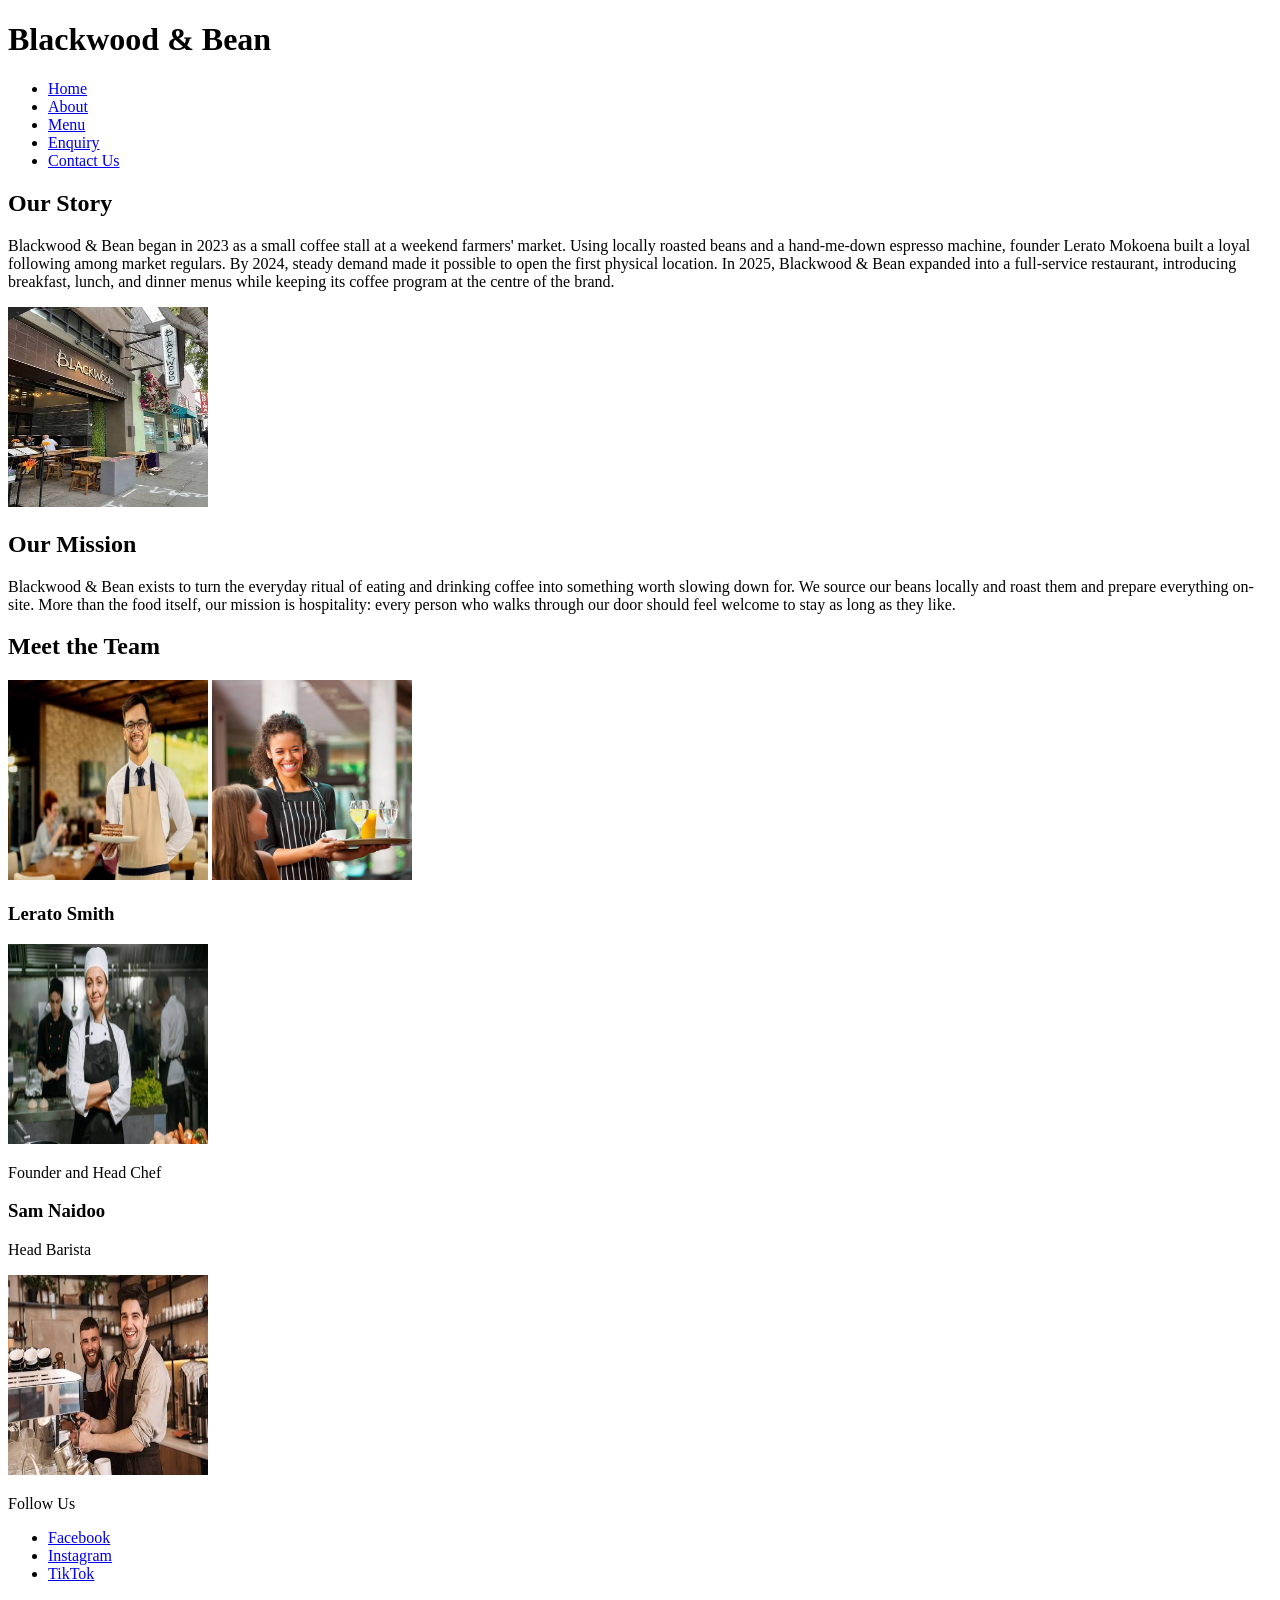
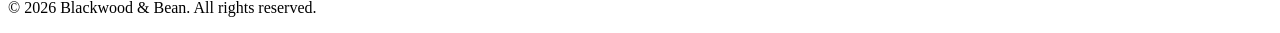
==== about.html @ 9b305f4c "Add files via upload" ====
<!DOCTYPE html>
<html lang="en">
<head>
    <meta charset="UTF-8">
    <meta name="viewport" content="width=device-width, initial-scale=1.0">
    <title>Blackwood & Bean | About</title>
    <link rel="stylesheet" href="css/style.css">
</head>
<body>

    <header>
        <h1>Blackwood & Bean</h1>
        <nav>
            <ul>
                <li><a href="home.html">Home</a></li>
                <li><a href="about.html">About</a></li>
                <li><a href="menu.html">Menu</a></li>
                <li><a href="enquiry.html">Enquiry</a></li>
                <li><a href="contact us.html">Contact Us</a></li>
            </ul>
        </nav>
    </header>

    <main>
        <section id="our-story">
            <h2>Our Story</h2>
            
            <p>Blackwood & Bean began in 2023 as a small coffee stall at a weekend farmers' market. Using locally roasted beans and a hand-me-down espresso machine, founder Lerato Mokoena built a loyal following among market regulars. By 2024, steady demand made it possible to open the first physical location. In 2025, Blackwood & Bean expanded into a full-service restaurant, introducing breakfast, lunch, and dinner menus while keeping its coffee program at the centre of the brand.</p>
            <img src="images/images (12).jpg" style = "width: 200px; height: 200px">
        </section>

        <section id="mission">
            <h2>Our Mission</h2>
            <p>Blackwood & Bean exists to turn the everyday ritual of eating and drinking coffee into something worth slowing down for. We source our beans locally and roast them and prepare everything on-site. More than the food itself, our mission is hospitality: every person who walks through our door should feel welcome to stay as long as they like.</p>
        </section>

        <section id="team">
            <h2>Meet the Team</h2>
            <img src="images/images (39).jpg" style = "width: 200px; height: 200px">
            <img src="images/images (40).jpg" style = "width: 200px; height: 200px">
            <article>
                <h3>Lerato Smith</h3>
                <img src="images/images (36).jpg" style = "width: 200px; height: 200px">
                <p>Founder and Head Chef</p>
            </article>
            <article>
                <h3>Sam Naidoo</h3>
                <p>Head Barista</p>
                <img src="images/images (41).jpg" style = "width: 200px; height: 200px">
            </article>
        </section>
    </main>

    <footer>
    <div class="social-links">
        <p>Follow Us</p>
        <ul>
            <li><a href="https://www.facebook.com" target="_blank">Facebook</a></li>
            <li><a href="https://www.instagram.com" target="_blank">Instagram</a></li>
            <li><a href="https://www.tiktok.com" target="_blank">TikTok</a></li>
        </ul>
    </div>
    <p>&copy; 2026 Blackwood & Bean. All rights reserved.</p>
</footer>

</body>
</html>
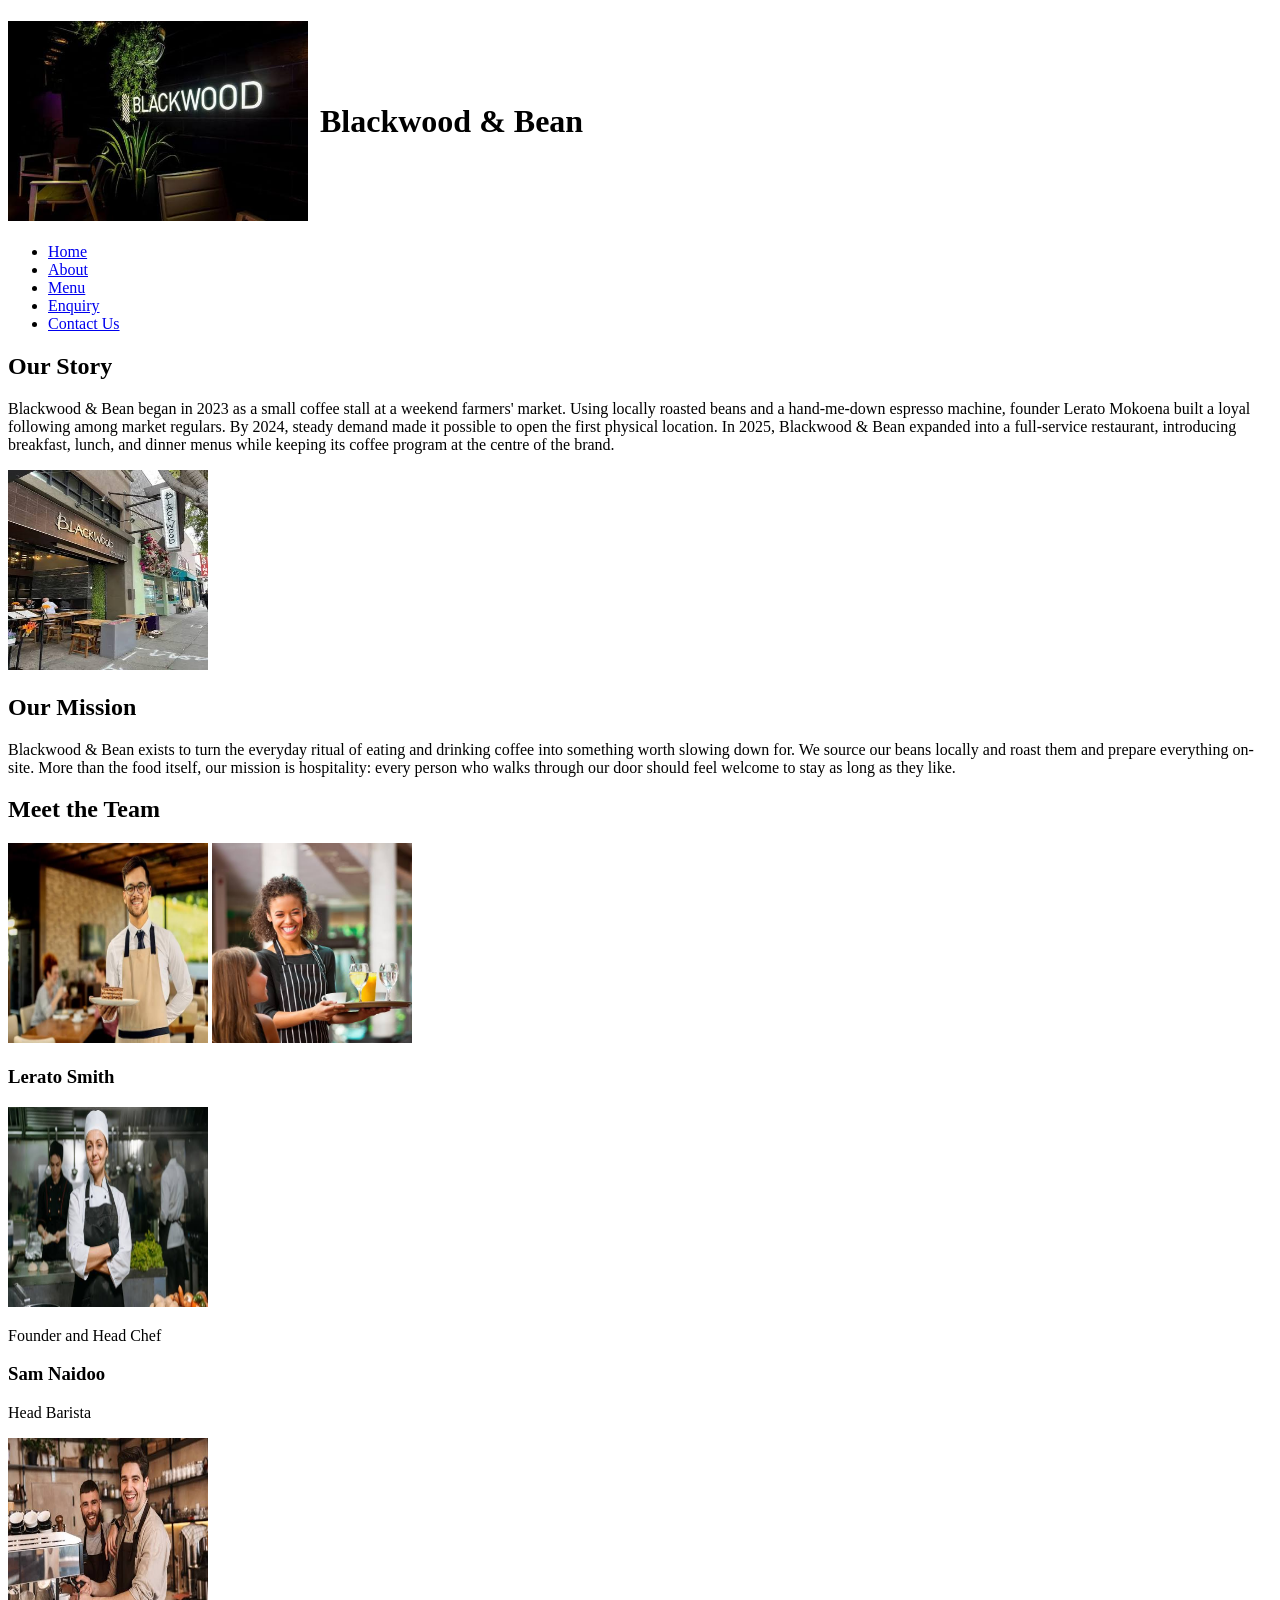
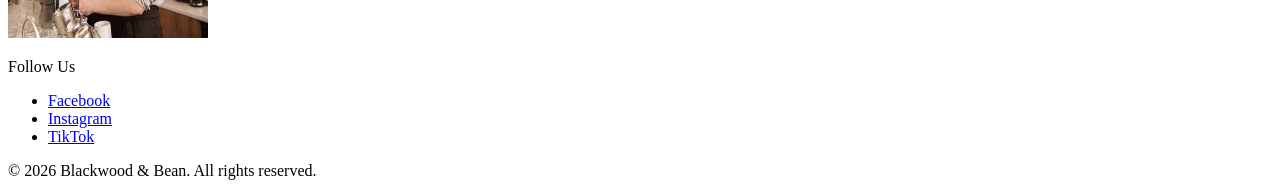
==== commit 45d8734d: "Add files via upload" ====
--- a/about.html
+++ b/about.html
@@ -9,7 +9,8 @@
 <body>
 
     <header>
-        <h1>Blackwood & Bean</h1>
+        <h1 style="display:flex; align-items: center; gap: 12px;"><img src="images/images (10).jpg"
+             style="width: 300px; height: 200px; object-fit: cover;"> Blackwood & Bean</h1>
         <nav>
             <ul>
                 <li><a href="home.html">Home</a></li>
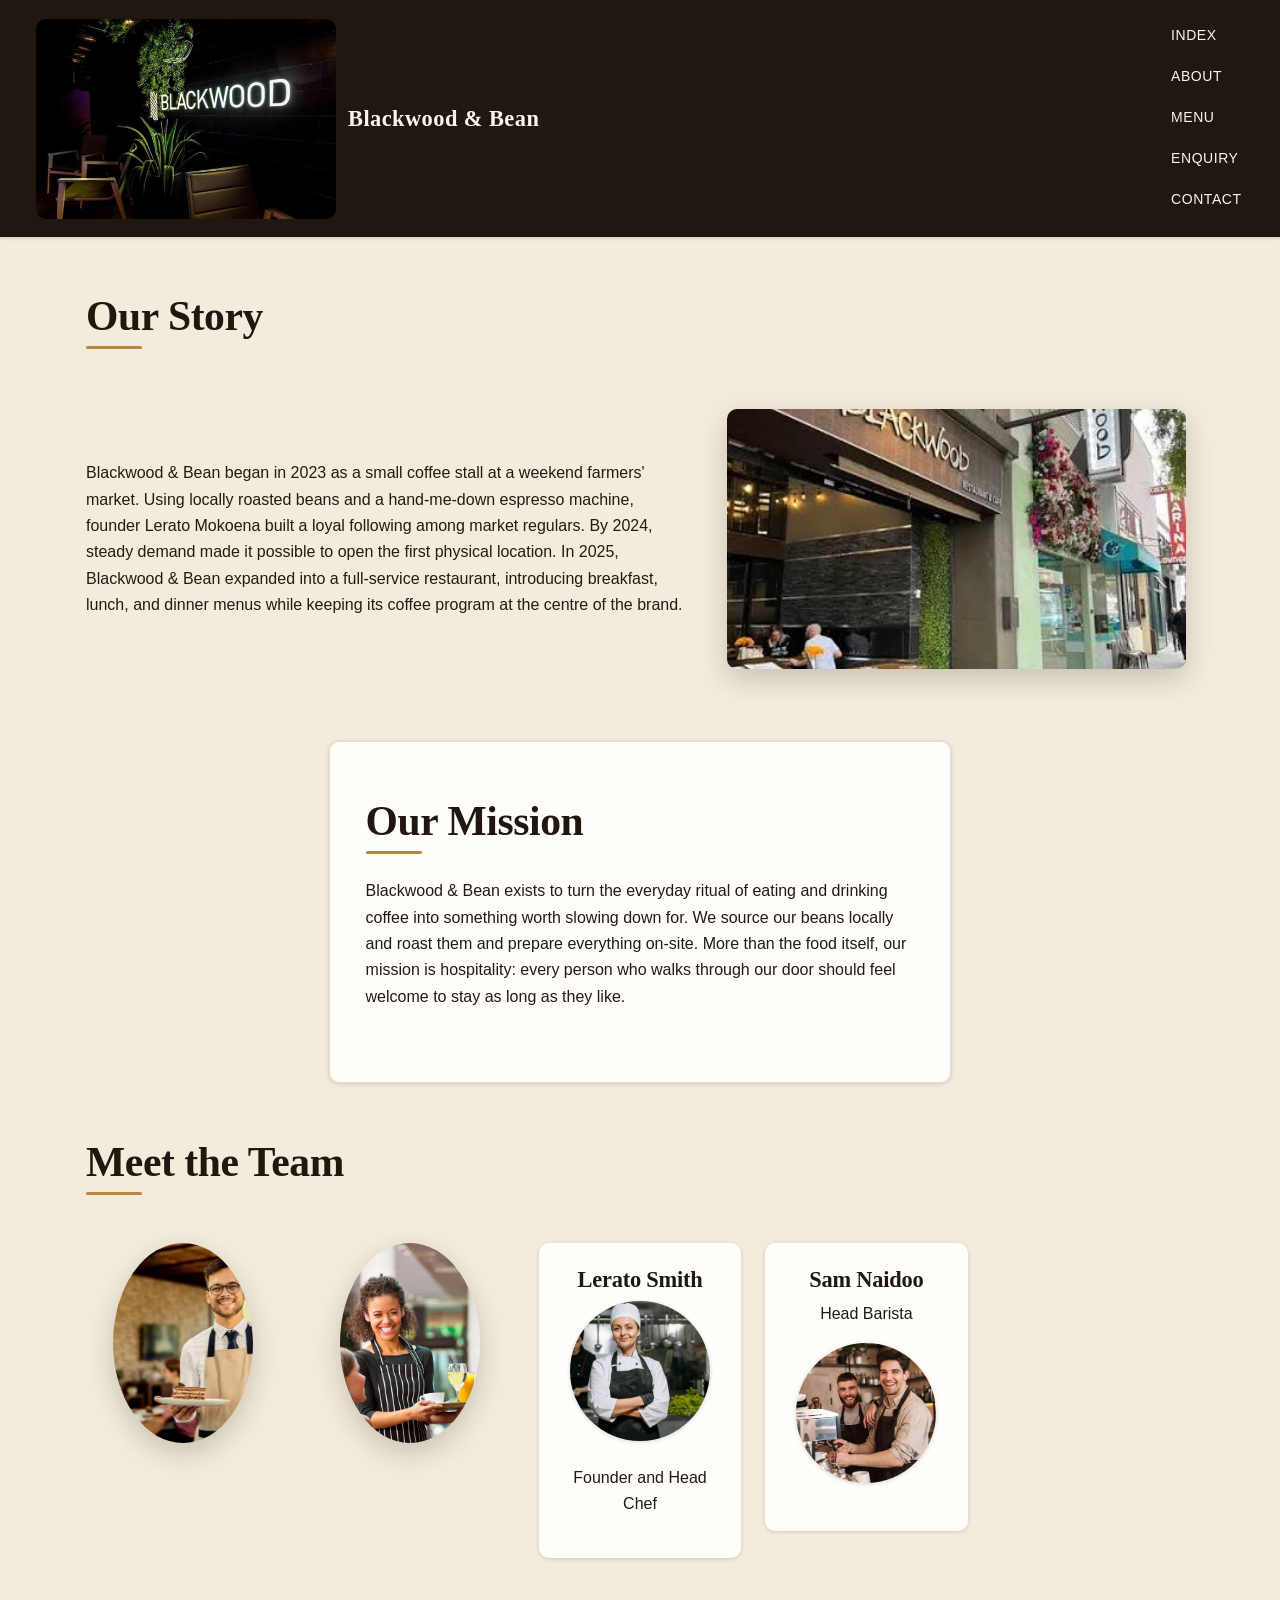
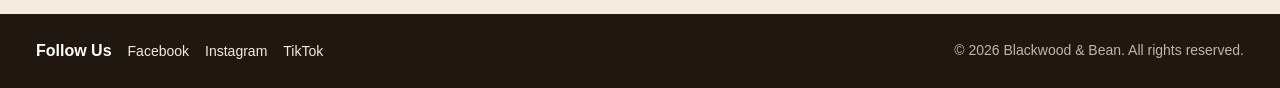
==== commit 1f652010: "Add files via upload" ====
--- a/about.html
+++ b/about.html
@@ -3,8 +3,8 @@
 <head>
     <meta charset="UTF-8">
     <meta name="viewport" content="width=device-width, initial-scale=1.0">
+    <link rel="stylesheet" href="style.css">
     <title>Blackwood & Bean | About</title>
-    <link rel="stylesheet" href="css/style.css">
 </head>
 <body>
 
@@ -13,11 +13,11 @@
              style="width: 300px; height: 200px; object-fit: cover;"> Blackwood & Bean</h1>
         <nav>
             <ul>
-                <li><a href="home.html">Home</a></li>
+                <li><a href="index.html">Index</a></li>
                 <li><a href="about.html">About</a></li>
                 <li><a href="menu.html">Menu</a></li>
                 <li><a href="enquiry.html">Enquiry</a></li>
-                <li><a href="contact us.html">Contact Us</a></li>
+                <li><a href="contact.html">Contact</a></li>
             </ul>
         </nav>
     </header>
--- a/style.css
+++ b/style.css
@@ -0,0 +1,665 @@
+@import url('https://fonts.googleapis.com/css2?family=Fraunces:opsz,wght@9..144,400;9..144,600;9..144,700&family=Karla:wght@400;500;700&display=swap');
+
+/* 1. CSS Reset / Base */
+*,
+*::before,
+*::after {
+    box-sizing: border-box;
+    margin: 0;
+    padding: 0;
+}
+
+html {
+    font-size: 100%;
+    scroll-behavior: smooth;
+}
+
+ul,
+ol {
+    list-style: none;
+}
+
+a {
+    text-decoration: none;
+    color: inherit;
+}
+
+img {
+    max-width: 100%;
+    display: block;
+    object-fit: cover;
+    border-radius: var(--radius);
+}
+
+table {
+    border-collapse: collapse;
+    width: 100%;
+}
+
+button {
+    font: inherit;
+    cursor: pointer;
+    border: none;
+    background: none;
+}
+
+/* 2. Design tokens (colour scheme, type scale, spacing scale) */
+:root {
+    /* colour scheme */
+    --color-blackwood:  #201710;
+    --color-blackwood-2: #34281d;
+    --color-bean:        #6b4226;
+    --color-bean-dark:   #4a2d18;
+    --color-brass:       #b8863f;
+    --color-brass-light: #d9ad6c;
+    --color-parchment:   #f3ecdc;
+    --color-cream:       #faf6ec;
+    --color-white:       #fffdf9;
+    --color-ink:         #241a14;
+    --color-line:        rgba(36, 26, 20, 0.14);
+
+    /* typography scale (type scale ~1.25) */
+    --font-display: 'Fraunces', Georgia, 'Times New Roman', serif;
+    --font-body: 'Karla', 'Segoe UI', Tahoma, sans-serif;
+    --fs-sm:   0.875rem;
+    --fs-base: 1rem;
+    --fs-md:   1.125rem;
+    --fs-lg:   1.4rem;
+    --fs-xl:   1.95rem;
+    --fs-2xl:  2.6rem;
+    --fs-3xl:  3.2rem;
+
+    /* spacing scale */
+    --space-1: 0.5rem;
+    --space-2: 1rem;
+    --space-3: 1.5rem;
+    --space-4: 2.25rem;
+    --space-5: 3.5rem;
+    --space-6: 5rem;
+
+    /* misc */
+    --radius: 10px;
+    --radius-sm: 6px;
+    --shadow-sm: 0 1px 4px rgba(32, 23, 16, 0.16);
+    --shadow-md: 0 10px 28px rgba(32, 23, 16, 0.20);
+    --max-width: 1180px;
+    --border: 1px solid var(--color-line);
+    --transition: 0.2s ease;
+}
+
+/* 3. Typography */
+body {
+    font-family: var(--font-body);
+    font-size: var(--fs-base);
+    line-height: 1.65;
+    color: var(--color-ink);
+    background-color: var(--color-parchment);
+}
+
+h1, h2, h3 {
+    font-family: var(--font-display);
+    font-weight: 600;
+    line-height: 1.15;
+    letter-spacing: -0.01em;
+    color: var(--color-blackwood);
+}
+
+h1 { font-size: var(--fs-xl); font-weight: 700; }
+h2 { font-size: var(--fs-2xl); margin-bottom: var(--space-2); }
+h3 { font-size: var(--fs-lg); margin-bottom: var(--space-1); }
+
+p { margin-bottom: var(--space-2); max-width: 68ch; }
+
+/* section heading gets a small brass rule under it — reused everywhere via one selector */
+main section > h2 {
+    position: relative;
+    padding-bottom: var(--space-1);
+    margin-bottom: var(--space-3);
+}
+main section > h2::after {
+    content: "";
+    position: absolute;
+    left: 0;
+    bottom: 0;
+    width: 56px;
+    height: 3px;
+    background-color: var(--color-brass);
+    border-radius: 2px;
+}
+
+/* 4. Page shell / layout structure */
+body {
+    display: flex;
+    flex-direction: column;
+    min-height: 100vh;
+}
+
+main {
+    flex: 1 1 auto;
+}
+
+main section,
+#menu-intro,
+#enquiry-intro {
+    max-width: var(--max-width);
+    margin-inline: auto;
+    padding: var(--space-5) var(--space-4);
+}
+
+/* the empty/broken "highlights" section left over from Part 1 has no
+   content at all — collapse it so it doesn't leave a blank gap */
+#highlights {
+    display: none;
+}
+
+/* 5. Header & navigation */
+header {
+    position: sticky;
+    top: 0;
+    z-index: 10;
+    display: flex;
+    flex-wrap: wrap;
+    justify-content: space-between;
+    align-items: center;
+    gap: var(--space-2);
+    padding: var(--space-2) var(--space-4);
+    background-color: var(--color-blackwood);
+    box-shadow: var(--shadow-sm);
+}
+
+header h1 {
+    color: var(--color-cream);
+    font-size: var(--fs-lg);
+    letter-spacing: 0.02em;
+}
+
+header nav {
+    display: flex;
+    flex-wrap: wrap;
+    align-items: center;
+    gap: var(--space-1) var(--space-3);
+}
+
+/* the stray logo image sitting inside <nav> on home.html */
+header nav img {
+    width: 44px !important;
+    height: 44px !important;
+    border-radius: 50%;
+    object-fit: cover;
+    box-shadow: var(--shadow-sm);
+}
+
+/* targets <li> whether or not it's wrapped in a <ul> (home.html has no <ul>) */
+header nav li {
+    list-style: none;
+}
+
+header nav a {
+    display: inline-block;
+    padding: var(--space-1) 0.15rem;
+    font-size: var(--fs-sm);
+    font-weight: 500;
+    letter-spacing: 0.04em;
+    text-transform: uppercase;
+    color: var(--color-cream);
+    border-bottom: 2px solid transparent;
+    transition: color var(--transition), border-color var(--transition);
+}
+
+header nav a:hover,
+header nav a:focus {
+    color: var(--color-brass-light);
+    border-bottom-color: var(--color-brass-light);
+    outline: none;
+}
+
+header nav a:active {
+    color: var(--color-brass);
+    transform: translateY(1px);
+}
+
+/* 6. Hero (home page) */
+#hero {
+    max-width: none;
+    background: linear-gradient(160deg, var(--color-blackwood) 0%, var(--color-bean-dark) 100%);
+    color: var(--color-cream);
+    padding: var(--space-6) var(--space-4);
+}
+
+#hero .hero-content {
+    max-width: var(--max-width);
+    margin-inline: auto;
+    display: flex;
+    flex-wrap: wrap;
+    align-items: center;
+    gap: var(--space-3) var(--space-4);
+}
+
+#hero .hero-content h2 {
+    flex: 1 1 100%;
+    color: var(--color-white);
+    font-size: var(--fs-3xl);
+}
+
+#hero .hero-content > p {
+    flex: 1 1 100%;
+    color: var(--color-parchment);
+    font-size: var(--fs-md);
+    max-width: 60ch;
+}
+
+#hero .hero-content img {
+    flex: 1 1 220px;
+    width: 100%;
+    height: 220px !important;
+    object-fit: cover;
+    box-shadow: var(--shadow-md);
+    transition: transform var(--transition);
+}
+
+#hero .hero-content img:hover {
+    transform: translateY(-4px) scale(1.02);
+}
+
+/* 7. Generic content sections (why-us, mission, hours, etc.) */
+#why-us,
+#mission,
+#hours {
+    background-color: var(--color-white);
+    border: var(--border);
+    border-radius: var(--radius);
+    box-shadow: var(--shadow-sm);
+}
+
+#why-us ul li,
+#hours ul li {
+    position: relative;
+    padding: var(--space-1) 0 var(--space-1) var(--space-3);
+    border-bottom: var(--border);
+}
+
+#why-us ul li:last-child,
+#hours ul li:last-child {
+    border-bottom: none;
+}
+
+#why-us ul li::before,
+#hours ul li::before {
+    content: "\2615";
+    position: absolute;
+    left: 0;
+    color: var(--color-bean);
+}
+
+/* 8. About page — story / team */
+#our-story {
+    display: flex;
+    flex-wrap: wrap;
+    align-items: center;
+    gap: var(--space-4);
+}
+
+#our-story h2 { flex: 1 1 100%; }
+#our-story p { flex: 1 1 420px; }
+#our-story img {
+    flex: 1 1 240px;
+    height: 260px !important;
+    box-shadow: var(--shadow-md);
+}
+
+#mission { max-width: 70ch; margin-inline: auto; }
+#mission p { max-width: none; }
+
+#team {
+    display: grid;
+    grid-template-columns: repeat(auto-fit, minmax(180px, 1fr));
+    gap: var(--space-3);
+    align-items: start;
+}
+
+#team h2 { grid-column: 1 / -1; }
+
+/* the two loose photos sitting directly in #team, outside the <article>s */
+#team > img {
+    width: 100%;
+    height: 200px !important;
+    border-radius: 50%;
+    aspect-ratio: 1 / 1;
+    box-shadow: var(--shadow-md);
+    justify-self: center;
+}
+
+#team article {
+    background-color: var(--color-white);
+    border-radius: var(--radius);
+    box-shadow: var(--shadow-sm);
+    padding: var(--space-3);
+    text-align: center;
+    transition: transform var(--transition), box-shadow var(--transition);
+}
+
+#team article:hover {
+    transform: translateY(-6px);
+    box-shadow: var(--shadow-md);
+}
+
+#team article img {
+    width: 140px !important;
+    height: 140px !important;
+    margin: 0 auto var(--space-2);
+    border-radius: 50%;
+}
+
+/* 9. Menu page — intro banner, image strips, tables */
+#menu-intro {
+    text-align: center;
+    background-color: var(--color-blackwood);
+    color: var(--color-cream);
+    max-width: none;
+    padding: var(--space-5) var(--space-4);
+}
+
+#menu-intro h2 { color: var(--color-white); }
+#menu-intro h2::after { left: 50%; transform: translateX(-50%); }
+#menu-intro p { margin-inline: auto; color: var(--color-parchment); }
+
+/* the single banner image sitting directly in <main>, before the sections */
+main > img:first-child {
+    width: 100% !important;
+    height: 260px !important;
+    margin-bottom: 0;
+}
+
+main section[id] img {
+    display: inline-block;
+    width: 140px !important;
+    height: 140px !important;
+    margin: 0 var(--space-1) var(--space-2) 0;
+    box-shadow: var(--shadow-sm);
+    transition: transform var(--transition);
+}
+
+main section[id] img:hover {
+    transform: scale(1.04);
+}
+
+table thead tr {
+    background-color: var(--color-bean);
+    color: var(--color-white);
+}
+
+table th,
+table td {
+    padding: var(--space-1) var(--space-2);
+    text-align: left;
+    border-bottom: var(--border);
+}
+
+table tbody tr {
+    background-color: var(--color-white);
+    transition: background-color var(--transition);
+}
+
+table tbody tr:nth-child(even) {
+    background-color: var(--color-cream);
+}
+
+table tbody tr:hover {
+    background-color: var(--color-parchment);
+}
+
+table td:last-child,
+table th:last-child {
+    text-align: right;
+    font-weight: 700;
+    color: var(--color-bean-dark);
+    white-space: nowrap;
+}
+
+/* 10. Forms — shared across reservation, event, general enquiry, contact */
+form {
+    display: grid;
+    grid-template-columns: 160px 1fr;
+    align-items: center;
+    gap: var(--space-2) var(--space-3);
+    max-width: 640px;
+    margin-top: var(--space-3);
+    padding: var(--space-4);
+    background-color: var(--color-white);
+    border-radius: var(--radius);
+    box-shadow: var(--shadow-sm);
+}
+
+form label {
+    font-weight: 600;
+    text-align: right;
+    color: var(--color-blackwood-2);
+}
+
+form input,
+form select,
+form textarea {
+    width: 100%;
+    font-family: inherit;
+    font-size: var(--fs-base);
+    padding: 0.55rem 0.75rem;
+    border: 1px solid var(--color-line);
+    border-radius: var(--radius-sm);
+    background-color: var(--color-parchment);
+    color: var(--color-ink);
+    transition: border-color var(--transition), box-shadow var(--transition), background-color var(--transition);
+}
+
+form textarea { resize: vertical; }
+
+form input:hover,
+form select:hover,
+form textarea:hover {
+    border-color: var(--color-bean);
+}
+
+form input:focus,
+form select:focus,
+form textarea:focus {
+    outline: none;
+    border-color: var(--color-brass);
+    background-color: var(--color-white);
+    box-shadow: 0 0 0 3px rgba(184, 134, 63, 0.25);
+}
+
+form textarea,
+form button {
+    grid-column: 1 / -1;
+}
+
+form button {
+    justify-self: start;
+    padding: 0.7rem 1.75rem;
+    background-color: var(--color-bean);
+    color: var(--color-white);
+    font-weight: 700;
+    letter-spacing: 0.02em;
+    border-radius: var(--radius-sm);
+    box-shadow: var(--shadow-sm);
+    transition: background-color var(--transition), transform var(--transition), box-shadow var(--transition);
+}
+
+form button:hover {
+    background-color: var(--color-brass);
+}
+
+form button:focus {
+    outline: 3px solid var(--color-brass-light);
+    outline-offset: 2px;
+}
+
+form button:active {
+    transform: translateY(1px);
+    box-shadow: none;
+}
+
+/* 11. Contact page specifics */
+#location {
+    display: flex;
+    flex-wrap: wrap;
+    gap: var(--space-3);
+    align-items: center;
+}
+
+#location h2 { flex: 1 1 100%; }
+#location img { flex: 1 1 220px; height: 200px !important; }
+
+#location address {
+    flex: 1 1 260px;
+    font-style: normal;
+    background-color: var(--color-white);
+    border-radius: var(--radius);
+    box-shadow: var(--shadow-sm);
+    padding: var(--space-3);
+    line-height: 1.9;
+}
+
+/* 12. Footer */
+footer {
+    display: flex;
+    flex-wrap: wrap;
+    justify-content: space-between;
+    align-items: center;
+    gap: var(--space-2);
+    padding: var(--space-3) var(--space-4);
+    background-color: var(--color-blackwood);
+    color: var(--color-parchment);
+}
+
+footer .social-links {
+    display: flex;
+    flex-wrap: wrap;
+    align-items: center;
+    gap: var(--space-2);
+}
+
+footer .social-links p {
+    margin: 0;
+    font-weight: 700;
+    color: var(--color-white);
+}
+
+footer .social-links ul {
+    display: flex;
+    gap: var(--space-2);
+}
+
+footer .social-links a {
+    font-size: var(--fs-sm);
+    color: var(--color-parchment);
+    transition: color var(--transition);
+}
+
+footer .social-links a:hover,
+footer .social-links a:focus {
+    color: var(--color-brass-light);
+}
+
+footer > p {
+    margin: 0;
+    font-size: var(--fs-sm);
+    opacity: 0.75;
+}
+
+/* 13. Responsive Design — breakpoints for tablet and mobile */
+
+/* Tablet (<=1024px): tighten spacing/type, keep multi-column layouts */
+@media (max-width: 1024px) {
+    :root {
+        --fs-3xl: 2.5rem;
+        --fs-2xl: 2.1rem;
+        --space-6: 3.5rem;
+        --space-5: 2.5rem;
+    }
+
+    main section,
+    #menu-intro,
+    #enquiry-intro {
+        padding: var(--space-4) var(--space-3);
+    }
+
+    form {
+        grid-template-columns: 130px 1fr;
+        max-width: 100%;
+    }
+}
+
+/* Mobile (<=640px): single-column layout, stacked nav, fluid images */
+@media (max-width: 640px) {
+    :root {
+        --fs-3xl: 2rem;
+        --fs-2xl: 1.65rem;
+        --fs-xl: 1.5rem;
+        --fs-lg: 1.2rem;
+    }
+
+    header {
+        flex-direction: column;
+        align-items: flex-start;
+        gap: var(--space-1);
+    }
+
+    header nav {
+        width: 100%;
+        flex-direction: column;
+        align-items: flex-start;
+        gap: 0;
+    }
+
+    header nav a {
+        width: 100%;
+        padding: var(--space-1) 0;
+        border-bottom: 1px solid rgba(250, 246, 236, 0.12);
+    }
+
+    /* force every image — including the ones with inline width/height from
+       Part 1 — to shrink to fit small screens instead of overflowing */
+    img {
+        width: 100% !important;
+        height: auto !important;
+        max-width: 100% !important;
+    }
+
+    #team > img,
+    #team article img {
+        width: 120px !important;
+        height: 120px !important;
+    }
+
+    #our-story,
+    #hero .hero-content,
+    #location {
+        flex-direction: column;
+        align-items: stretch;
+    }
+
+    form {
+        grid-template-columns: 1fr;
+    }
+
+    form label {
+        text-align: left;
+        margin-top: var(--space-1);
+    }
+
+    form button {
+        justify-self: stretch;
+        text-align: center;
+    }
+
+    table {
+        display: block;
+        overflow-x: auto;
+        white-space: nowrap;
+    }
+
+    footer {
+        flex-direction: column;
+        text-align: center;
+    }
+}
